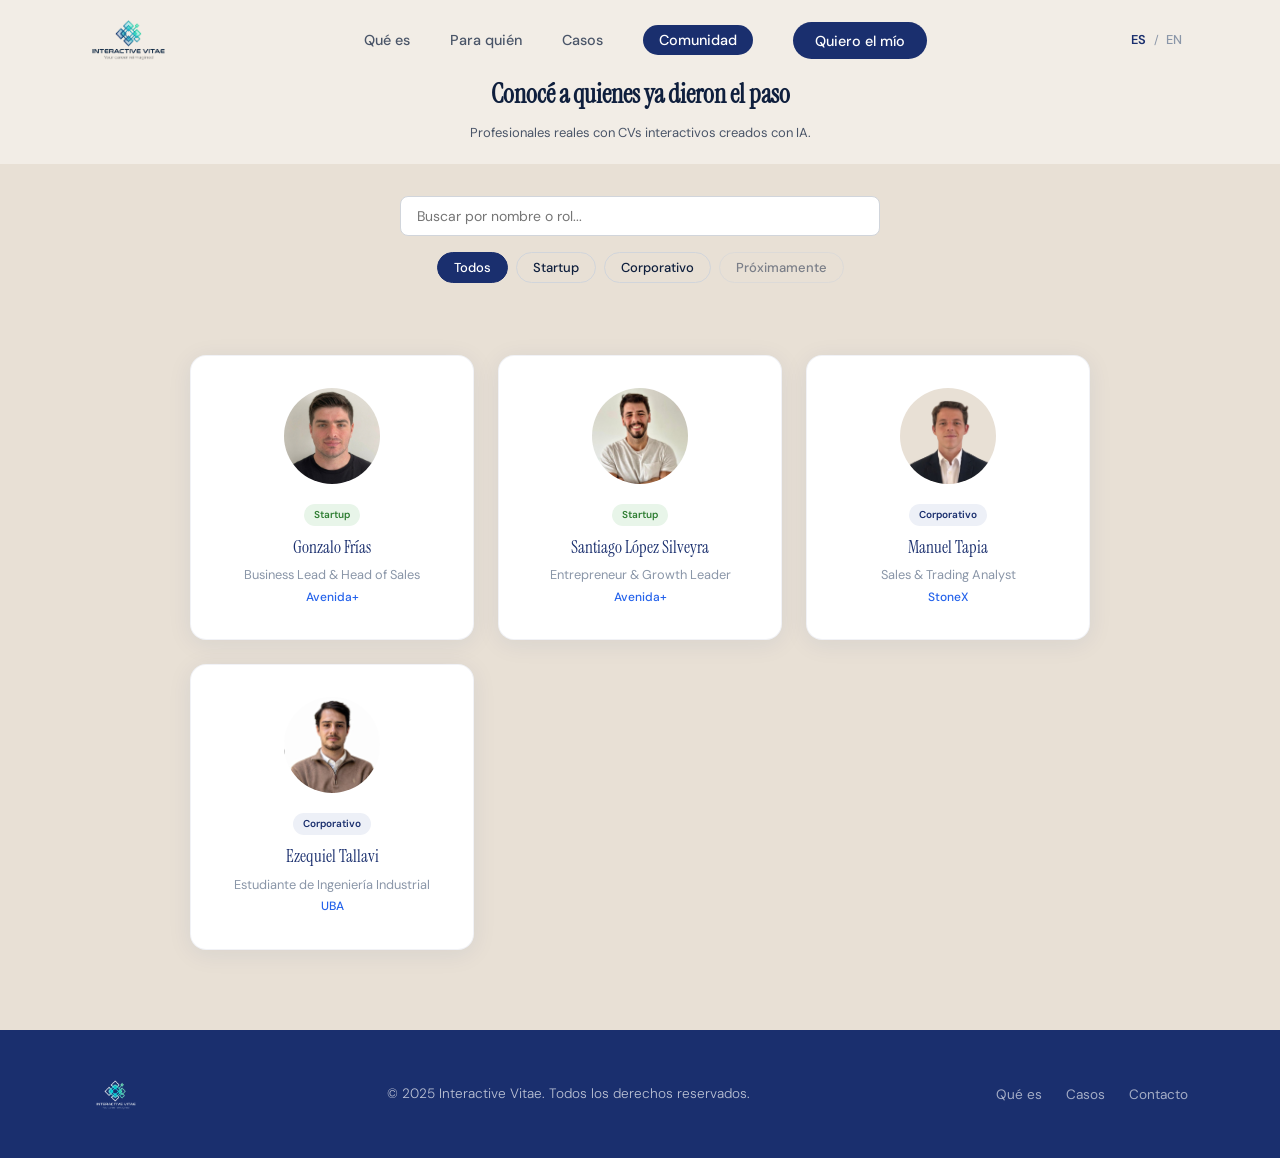
==== comunidad.html @ 599c2509 "feat: versiones section redesign, comunidad page, contact text updates" ====
<!DOCTYPE html>
<html lang="es">
<head>
  <meta charset="UTF-8" />
  <meta name="viewport" content="width=device-width, initial-scale=1.0" />
  <title>Comunidad — Interactive Vitae</title>
  <link rel="icon" type="image/png" href="favicon-general.png" />
  <link rel="preconnect" href="https://fonts.googleapis.com" />
  <link rel="preconnect" href="https://fonts.gstatic.com" crossorigin />
  <link href="https://fonts.googleapis.com/css2?family=Instrument+Serif:ital@0;1&family=DM+Sans:wght@300;400;500;600&display=swap" rel="stylesheet" />
  <link rel="stylesheet" href="style.css" />
  <link rel="stylesheet" href="comunidad.css" />
</head>
<body>

  <!-- NAVBAR -->
  <nav class="navbar" id="navbar">
    <div class="container">
      <a href="index.html" class="nav-logo" aria-label="Interactive Vitae">
        <img src="logo.png" alt="Interactive Vitae" />
      </a>
      <ul class="nav-links" id="nav-links">
        <li><a href="index.html#que-es" data-en="What it is" data-es="Qué es">Qué es</a></li>
        <li><a href="index.html#que-buscamos" data-en="For who" data-es="Para quién">Para quién</a></li>
        <li><a href="index.html#casos" data-en="Cases" data-es="Casos">Casos</a></li>
        <li><a href="comunidad.html" data-en="Community" data-es="Comunidad" class="nav-active">Comunidad</a></li>
        <li><a href="index.html#contacto" class="nav-cta" data-en="I want mine" data-es="Quiero el mío">Quiero el mío</a></li>
      </ul>
      <div class="lang-toggle" id="lang-toggle" aria-label="Cambiar idioma">
        <button class="lang-btn active" data-lang="es">ES</button>
        <span class="lang-sep">/</span>
        <button class="lang-btn" data-lang="en">EN</button>
      </div>
      <button class="nav-hamburger" id="hamburger" aria-label="Abrir menú" aria-expanded="false">
        <span></span><span></span><span></span>
      </button>
    </div>
  </nav>

  <!-- HERO -->
  <section class="com-hero">
    <h1 class="com-title" data-en="Meet those who already took the step" data-es="Conocé a quienes ya dieron el paso">Conocé a quienes ya dieron el paso</h1>
    <p class="com-subtitle" data-en="Real professionals with interactive CVs built with AI." data-es="Profesionales reales con CVs interactivos creados con IA.">Profesionales reales con CVs interactivos creados con IA.</p>
  </section>

  <!-- BUSCADOR + FILTROS -->
  <section class="com-controls">
    <div class="container">
      <input type="text" id="com-search" class="com-search-input"
        data-placeholder-en="Search by name or role..."
        data-placeholder-es="Buscar por nombre o rol..."
        placeholder="Buscar por nombre o rol..." />
      <div class="com-filters" id="com-filters">
        <button class="com-pill active" data-filter="all" data-en="All" data-es="Todos">Todos</button>
        <button class="com-pill" data-filter="startup" data-en="Startup" data-es="Startup">Startup</button>
        <button class="com-pill" data-filter="corporativo" data-en="Corporate" data-es="Corporativo">Corporativo</button>
        <button class="com-pill" data-filter="portfolio" data-en="Coming Soon" data-es="Próximamente" disabled style="opacity:0.5">Próximamente</button>
      </div>
    </div>
  </section>

  <!-- GRID DE CARDS -->
  <section class="com-grid-section">
    <div class="container">
      <div class="com-grid" id="com-grid">

        <!-- Card 1: Gonzalo Frías -->
        <a href="https://friasg.interactivevitae.com" target="_blank" rel="noopener noreferrer"
           class="com-card" data-categoria="startup"
           data-nombre="Gonzalo Frías" data-rol="Business Lead & Head of Sales">
          <div class="caso-photo-wrap">
            <img src="foto-gonzalo.jpeg" alt="Gonzalo Frías" class="caso-photo" />
          </div>
          <span class="com-badge com-badge--startup" data-en="Startup" data-es="Startup">Startup</span>
          <h3 class="caso-name">Gonzalo Frías</h3>
          <p class="caso-role">Business Lead & Head of Sales</p>
          <p class="caso-empresa">Avenida+</p>
        </a>

        <!-- Card 2: Santiago López Silveyra -->
        <a href="https://santiago-lopez-silveyra-interactive.netlify.app/" target="_blank" rel="noopener noreferrer"
           class="com-card" data-categoria="startup"
           data-nombre="Santiago López Silveyra" data-rol="Entrepreneur & Growth Leader">
          <div class="caso-photo-wrap">
            <img src="foto-santiago.jpeg" alt="Santiago López Silveyra" class="caso-photo" />
          </div>
          <span class="com-badge com-badge--startup" data-en="Startup" data-es="Startup">Startup</span>
          <h3 class="caso-name">Santiago López Silveyra</h3>
          <p class="caso-role">Entrepreneur & Growth Leader</p>
          <p class="caso-empresa">Avenida+</p>
        </a>

        <!-- Card 3: Manuel Tapia -->
        <a href="https://tapiam.interactivevitae.com" target="_blank" rel="noopener noreferrer"
           class="com-card" data-categoria="corporativo"
           data-nombre="Manuel Tapia" data-rol="Sales & Trading Analyst">
          <div class="caso-photo-wrap">
            <img src="foto-manuel.png" alt="Manuel Tapia" class="caso-photo"
              style="object-position: center top; transform: scale(1.15); transform-origin: center top;" />
          </div>
          <span class="com-badge com-badge--corporativo" data-en="Corporate" data-es="Corporativo">Corporativo</span>
          <h3 class="caso-name">Manuel Tapia</h3>
          <p class="caso-role">Sales & Trading Analyst</p>
          <p class="caso-empresa">StoneX</p>
        </a>

        <!-- Card 4: Ezequiel Tallavi -->
        <a href="https://tallavie.interactivevitae.com" target="_blank" rel="noopener noreferrer"
           class="com-card" data-categoria="corporativo"
           data-nombre="Ezequiel Tallavi" data-rol="Estudiante de Ingeniería Industrial">
          <div class="caso-photo-wrap">
            <img src="foto-tallavi.jpg" alt="Ezequiel Tallavi" class="caso-photo" />
          </div>
          <span class="com-badge com-badge--corporativo" data-en="Corporate" data-es="Corporativo">Corporativo</span>
          <h3 class="caso-name">Ezequiel Tallavi</h3>
          <p class="caso-role">Estudiante de Ingeniería Industrial</p>
          <p class="caso-empresa">UBA</p>
        </a>

      </div>
      <p class="com-empty" id="com-empty" style="display:none"
         data-en="No profiles match your search." data-es="Ningún perfil coincide con tu búsqueda.">
        Ningún perfil coincide con tu búsqueda.
      </p>
    </div>
  </section>

  <!-- FOOTER -->
  <footer class="footer">
    <div class="container">
      <div class="footer-logo">
        <img src="logo-footer.png" alt="Interactive Vitae" />
      </div>
      <p class="footer-copy" data-en="© 2025 Interactive Vitae. All rights reserved." data-es="© 2025 Interactive Vitae. Todos los derechos reservados.">© 2025 Interactive Vitae. Todos los derechos reservados.</p>
      <ul class="footer-links">
        <li><a href="index.html#que-es" data-en="What it is" data-es="Qué es">Qué es</a></li>
        <li><a href="index.html#casos" data-en="Cases" data-es="Casos">Casos</a></li>
        <li><a href="index.html#contacto" data-en="Contact" data-es="Contacto">Contacto</a></li>
      </ul>
    </div>
  </footer>

  <script src="script.js"></script>
  <script src="comunidad.js"></script>
</body>
</html>
---- style.css ----
/* ============================================
   VARIABLES & RESET
   ============================================ */
:root {
  --bg-primary: #f2ede6;
  --bg-secondary: #e8e0d5;
  --navy: #1a2f6e;
  --navy-light: #2d4499;
  --accent: #2563eb;
  --text-dark: #0f1f3d;
  --text-mid: #4a5568;
  --text-soft: #8a96a8;
  --tags: #edf0f7;
  --card: #ffffff;

  --font-serif: 'Instrument Serif', Georgia, serif;
  --font-sans: 'DM Sans', system-ui, sans-serif;

  --radius: 12px;
  --radius-sm: 8px;
  --shadow: 0 4px 24px rgba(26, 47, 110, 0.08);
  --shadow-hover: 0 8px 40px rgba(26, 47, 110, 0.15);
  --transition: 0.25s ease;
}

*, *::before, *::after {
  box-sizing: border-box;
  margin: 0;
  padding: 0;
}

html {
  scroll-behavior: smooth;
}

body {
  font-family: var(--font-sans);
  font-weight: 400;
  color: var(--text-dark);
  background-color: var(--bg-primary);
  line-height: 1.6;
  -webkit-font-smoothing: antialiased;
}

img {
  max-width: 100%;
  height: auto;
  display: block;
}

a {
  text-decoration: none;
  color: inherit;
}

/* ============================================
   TYPOGRAPHY HELPERS
   ============================================ */
.section-label {
  font-family: var(--font-sans);
  font-weight: 500;
  font-size: 0.75rem;
  letter-spacing: 0.12em;
  text-transform: uppercase;
  color: var(--accent);
  margin-bottom: 0.75rem;
}

.section-title {
  font-family: var(--font-serif);
  font-size: clamp(2rem, 4vw, 3rem);
  font-weight: 400;
  color: var(--navy);
  line-height: 1.15;
  margin-bottom: 1rem;
}

.section-subtitle {
  font-size: 1.1rem;
  font-weight: 300;
  color: var(--text-mid);
  max-width: 560px;
  line-height: 1.7;
}

/* ============================================
   LAYOUT
   ============================================ */
.container {
  width: 100%;
  max-width: 1160px;
  margin: 0 auto;
  padding: 0 2rem;
}

section {
  padding: 6rem 0;
}

/* ============================================
   NAVBAR
   ============================================ */
.navbar {
  position: fixed;
  top: 0;
  left: 0;
  right: 0;
  z-index: 1000;
  padding: 1.25rem 0;
  transition: background var(--transition), box-shadow var(--transition), padding var(--transition);
}

.navbar.scrolled {
  background: rgba(242, 237, 230, 0.95);
  backdrop-filter: blur(12px);
  -webkit-backdrop-filter: blur(12px);
  box-shadow: 0 2px 20px rgba(26, 47, 110, 0.08);
  padding: 0.875rem 0;
}

.navbar .container {
  display: flex;
  align-items: center;
  justify-content: space-between;
}

.nav-logo img {
  height: 40px;
  width: auto;
}

.nav-links {
  display: flex;
  align-items: center;
  gap: 2.5rem;
  list-style: none;
}

.nav-links a {
  font-size: 0.9rem;
  font-weight: 500;
  color: var(--text-mid);
  transition: color var(--transition);
}

.nav-links a:hover {
  color: var(--navy);
}

.nav-cta {
  background: var(--navy) !important;
  color: #fff !important;
  padding: 0.6rem 1.4rem;
  border-radius: 50px;
  transition: background var(--transition), transform var(--transition) !important;
}

.nav-cta:hover {
  background: var(--navy-light) !important;
  transform: translateY(-1px);
}

.nav-hamburger {
  display: none;
  flex-direction: column;
  gap: 5px;
  cursor: pointer;
  padding: 4px;
  background: none;
  border: none;
}

.nav-hamburger span {
  display: block;
  width: 24px;
  height: 2px;
  background: var(--navy);
  border-radius: 2px;
  transition: transform var(--transition), opacity var(--transition);
}

.nav-hamburger.open span:nth-child(1) {
  transform: translateY(7px) rotate(45deg);
}
.nav-hamburger.open span:nth-child(2) {
  opacity: 0;
}
.nav-hamburger.open span:nth-child(3) {
  transform: translateY(-7px) rotate(-45deg);
}

.lang-toggle {
  display: flex;
  align-items: center;
  gap: 2px;
}

.lang-btn {
  background: none;
  border: none;
  font-family: var(--font-sans);
  font-size: 0.8rem;
  font-weight: 500;
  color: var(--text-soft);
  cursor: pointer;
  padding: 0.2rem 0.35rem;
  border-radius: 4px;
  transition: color var(--transition);
  line-height: 1;
}

.lang-btn.active {
  color: var(--navy);
  font-weight: 600;
}

.lang-btn:hover {
  color: var(--text-dark);
}

.lang-sep {
  color: var(--text-soft);
  font-size: 0.75rem;
  user-select: none;
  line-height: 1;
}

/* ============================================
   HERO
   ============================================ */
.hero {
  min-height: 100vh;
  display: flex;
  align-items: center;
  justify-content: center;
  text-align: center;
  padding: 7rem 0 5rem;
  background: linear-gradient(160deg, var(--bg-primary) 0%, var(--bg-secondary) 100%);
  position: relative;
  overflow: hidden;
}

#hero-canvas {
  position: absolute;
  top: 0;
  left: 0;
  width: 100%;
  height: 100%;
  pointer-events: none;
  z-index: 0;
}

.hero::before {
  content: '';
  position: absolute;
  top: -200px;
  right: -200px;
  width: 600px;
  height: 600px;
  background: radial-gradient(circle, rgba(37, 99, 235, 0.06) 0%, transparent 70%);
  pointer-events: none;
}

.hero::after {
  content: '';
  position: absolute;
  bottom: -150px;
  left: -150px;
  width: 500px;
  height: 500px;
  background: radial-gradient(circle, rgba(26, 47, 110, 0.05) 0%, transparent 70%);
  pointer-events: none;
}

.hero-inner {
  position: relative;
  z-index: 1;
  display: flex;
  flex-direction: column;
  align-items: center;
  gap: 1.5rem;
}

.hero-logo {
  height: 100px;
  width: auto;
  margin-bottom: 0.5rem;
}

.hero-badge {
  display: inline-flex;
  align-items: center;
  gap: 0.5rem;
  background: var(--tags);
  color: var(--navy);
  font-size: 0.8rem;
  font-weight: 500;
  padding: 0.4rem 1rem;
  border-radius: 50px;
  border: 1px solid rgba(26, 47, 110, 0.12);
}

.hero-badge .dot {
  width: 6px;
  height: 6px;
  background: var(--accent);
  border-radius: 50%;
  flex-shrink: 0;
}

.hero h1 {
  font-family: var(--font-serif);
  font-size: clamp(2.8rem, 6vw, 5rem);
  font-weight: 400;
  color: var(--navy);
  line-height: 1.1;
  max-width: 720px;
}

.hero-subtitle {
  font-size: clamp(1rem, 2vw, 1.2rem);
  font-weight: 300;
  color: var(--text-mid);
  max-width: 520px;
  line-height: 1.75;
}

.hero-actions {
  display: flex;
  gap: 1rem;
  flex-wrap: wrap;
  justify-content: center;
  margin-top: 0.5rem;
}

.btn {
  display: inline-flex;
  align-items: center;
  gap: 0.5rem;
  padding: 0.85rem 2rem;
  border-radius: 50px;
  font-family: var(--font-sans);
  font-size: 0.95rem;
  font-weight: 500;
  cursor: pointer;
  transition: transform var(--transition), box-shadow var(--transition), background var(--transition);
  border: 2px solid transparent;
}

.btn-primary {
  background: var(--navy);
  color: #fff;
  border-color: var(--navy);
}

.btn-primary:hover {
  background: var(--navy-light);
  border-color: var(--navy-light);
  transform: translateY(-2px);
  box-shadow: 0 8px 24px rgba(26, 47, 110, 0.25);
}

.btn-outline {
  background: transparent;
  color: var(--navy);
  border-color: rgba(26, 47, 110, 0.3);
}

.btn-outline:hover {
  border-color: var(--navy);
  transform: translateY(-2px);
  box-shadow: 0 8px 24px rgba(26, 47, 110, 0.1);
}

.hero-scroll {
  margin-top: 1rem;
  display: flex;
  flex-direction: column;
  align-items: center;
  gap: 0.4rem;
  color: var(--text-soft);
  font-size: 0.78rem;
  font-weight: 500;
  letter-spacing: 0.06em;
}

.scroll-line {
  width: 1px;
  height: 40px;
  background: linear-gradient(to bottom, var(--text-soft), transparent);
}

/* ============================================
   QUE ES
   ============================================ */
.que-es {
  background: var(--bg-primary);
}

.que-es .container {
  display: grid;
  grid-template-columns: 1fr 1fr;
  gap: 5rem;
  align-items: center;
}

.que-es-text {}

.que-es-cards {
  display: grid;
  grid-template-columns: 1fr 1fr;
  gap: 1rem;
}

.feature-card {
  background: var(--card);
  border-radius: var(--radius);
  padding: 1.5rem;
  box-shadow: var(--shadow);
  transition: transform var(--transition), box-shadow var(--transition);
}

.feature-card:hover {
  transform: translateY(-4px);
  box-shadow: var(--shadow-hover);
}

.feature-icon {
  font-size: 1.75rem;
  margin-bottom: 0.75rem;
  line-height: 1;
}

.feature-card h3 {
  font-family: var(--font-sans);
  font-size: 0.95rem;
  font-weight: 600;
  color: var(--navy);
  margin-bottom: 0.4rem;
}

.feature-card p {
  font-size: 0.85rem;
  font-weight: 300;
  color: var(--text-mid);
  line-height: 1.6;
}

.feature-card.accent {
  background: var(--navy);
}

.feature-card.accent h3,
.feature-card.accent p {
  color: rgba(255,255,255,0.9);
}

/* ============================================
   QUE BUSCAMOS
   ============================================ */
.que-buscamos {
  background: var(--bg-secondary);
}

.que-buscamos .container {
  text-align: center;
}

.que-buscamos .section-subtitle {
  margin: 0 auto 3.5rem;
}

.buscamos-grid {
  display: grid;
  grid-template-columns: repeat(3, 1fr);
  gap: 1.5rem;
  text-align: left;
}

.buscamos-item {
  background: var(--card);
  border-radius: var(--radius);
  padding: 2rem;
  box-shadow: var(--shadow);
  transition: transform var(--transition), box-shadow var(--transition);
}

.buscamos-item:hover {
  transform: translateY(-4px);
  box-shadow: var(--shadow-hover);
}

.buscamos-icon {
  display: flex;
  align-items: center;
  margin-bottom: 0.75rem;
}

.buscamos-item h3 {
  font-size: 1rem;
  font-weight: 600;
  color: var(--navy);
  margin-bottom: 0.5rem;
}

.buscamos-item p {
  font-size: 0.875rem;
  font-weight: 300;
  color: var(--text-mid);
  line-height: 1.65;
}

/* ============================================
   CASOS DE EXITO
   ============================================ */
.casos {
  background: var(--bg-primary);
}

.casos .container {
  text-align: center;
}

.casos .section-subtitle {
  margin: 0 auto 3.5rem;
}

.casos-carousel {
  position: relative;
}

.casos-scroll {
  overflow: hidden;
  padding-bottom: 1rem;
}

.casos-track {
  display: flex;
  gap: 1rem;
  width: fit-content;
  animation: casos-scroll 20s linear infinite;
}

@keyframes casos-scroll {
  from { transform: translateX(0); }
  to   { transform: translateX(-50%); }
}

.casos-track:hover {
  animation-play-state: paused;
}

.casos-scroll::-webkit-scrollbar {
  height: 4px;
}

.casos-scroll::-webkit-scrollbar-track {
  background: var(--bg-secondary);
  border-radius: 2px;
}

.casos-scroll::-webkit-scrollbar-thumb {
  background: var(--tags);
  border-radius: 2px;
}

.caso-card {
  background: var(--card);
  border-radius: var(--radius);
  padding: 2rem 1.75rem;
  box-shadow: var(--shadow);
  border: 1px solid rgba(26, 47, 110, 0.06);
  width: 200px;
  flex-shrink: 0;
  display: flex;
  flex-direction: column;
  align-items: center;
  text-align: center;
  transition: transform var(--transition), box-shadow var(--transition);
  text-decoration: none;
  color: inherit;
}

a.caso-card:hover {
  transform: translateY(-6px);
  box-shadow: var(--shadow-hover);
}

.caso-card--placeholder {
  cursor: default;
  opacity: 0.6;
}

.caso-photo-wrap {
  width: 96px;
  height: 96px;
  border-radius: 50%;
  overflow: hidden;
  margin-bottom: 1.25rem;
  background: var(--bg-secondary);
  flex-shrink: 0;
}

.caso-photo {
  width: 100%;
  height: 100%;
  object-fit: cover;
  display: block;
}

.caso-photo-placeholder {
  width: 100%;
  height: 100%;
  display: flex;
  align-items: center;
  justify-content: center;
  font-family: var(--font-serif);
  font-size: 2.5rem;
  color: var(--text-soft);
}

.caso-name {
  font-family: var(--font-serif);
  font-size: 1.05rem;
  font-weight: 400;
  color: var(--navy);
  margin-bottom: 0.35rem;
}

.caso-role {
  font-size: 0.8rem;
  font-weight: 400;
  color: var(--text-soft);
  line-height: 1.4;
  margin-bottom: 0.25rem;
}

.caso-empresa {
  font-size: 0.75rem;
  font-weight: 500;
  color: var(--accent);
  margin: 0;
  margin-top: auto;
}

@media (max-width: 768px) {
  .casos-scroll {
    overflow-x: auto;
    scroll-snap-type: x mandatory;
    scroll-behavior: smooth;
    -webkit-overflow-scrolling: touch;
    padding-left: 1.5rem;
    padding-right: 1.5rem;
  }

  .casos-track {
    animation: none;
  }

  .caso-card {
    width: calc(80vw - 2rem);
    flex-shrink: 0;
    scroll-snap-align: center;
  }
}

/* Flechas de navegación */
.casos-nav {
  display: none;
  position: absolute;
  top: 50%;
  transform: translateY(-80%);
  background: var(--card);
  border: 1px solid rgba(26, 47, 110, 0.12);
  border-radius: 50%;
  width: 36px;
  height: 36px;
  font-size: 1.4rem;
  line-height: 1;
  color: var(--navy);
  cursor: pointer;
  box-shadow: var(--shadow);
  z-index: 2;
  transition: background var(--transition), box-shadow var(--transition);
}

.casos-nav:hover {
  background: var(--tags);
  box-shadow: var(--shadow-hover);
}

.casos-nav--prev { left: -18px; }
.casos-nav--next { right: -18px; }

/* Dots indicadores */
.casos-dots {
  display: none;
  justify-content: center;
  gap: 0.5rem;
  margin-top: 1.25rem;
}

.caso-dot {
  width: 6px;
  height: 6px;
  border-radius: 50%;
  background: var(--tags);
  transition: background var(--transition), transform var(--transition);
}

.caso-dot.active {
  background: var(--navy);
  transform: scale(1.3);
}

@media (max-width: 768px) {
  .casos-nav { display: flex; align-items: center; justify-content: center; }
  .casos-dots { display: flex; }
}

/* ============================================
   CONTACTO
   ============================================ */
.contacto {
  background: var(--bg-secondary);
}

.contacto .container {
  display: grid;
  grid-template-columns: 1fr 1.2fr;
  gap: 5rem;
  align-items: start;
}

.contacto-text {}

.contacto-text .section-subtitle {
  margin-bottom: 2rem;
}

.contacto-highlight {
  background: var(--card);
  border-radius: var(--radius);
  padding: 1.5rem;
  border-left: 4px solid var(--accent);
  box-shadow: var(--shadow);
}

.contacto-highlight p {
  font-size: 0.95rem;
  font-weight: 400;
  color: var(--text-mid);
  line-height: 1.7;
  font-style: italic;
}

.contacto-form {
  background: var(--card);
  border-radius: var(--radius);
  padding: 2.5rem;
  box-shadow: var(--shadow);
}

.form-group {
  margin-bottom: 1.25rem;
}

.form-group label {
  display: block;
  font-size: 0.85rem;
  font-weight: 500;
  color: var(--text-dark);
  margin-bottom: 0.5rem;
}

.form-group input,
.form-group textarea {
  width: 100%;
  padding: 0.75rem 1rem;
  border: 1.5px solid rgba(26, 47, 110, 0.15);
  border-radius: var(--radius-sm);
  font-family: var(--font-sans);
  font-size: 0.9rem;
  font-weight: 400;
  color: var(--text-dark);
  background: var(--bg-primary);
  transition: border-color var(--transition), box-shadow var(--transition);
  outline: none;
  resize: vertical;
}

.form-group input:focus,
.form-group textarea:focus {
  border-color: var(--accent);
  box-shadow: 0 0 0 3px rgba(37, 99, 235, 0.1);
}

.form-group textarea {
  min-height: 130px;
}

.form-submit {
  width: 100%;
  padding: 0.9rem;
  background: var(--navy);
  color: #fff;
  border: none;
  border-radius: 50px;
  font-family: var(--font-sans);
  font-size: 0.95rem;
  font-weight: 500;
  cursor: pointer;
  transition: background var(--transition), transform var(--transition), box-shadow var(--transition);
  margin-top: 0.5rem;
}

.form-submit:hover {
  background: var(--navy-light);
  transform: translateY(-2px);
  box-shadow: 0 8px 24px rgba(26, 47, 110, 0.25);
}

/* Honeypot */
.form-honeypot {
  display: none;
}

/* ============================================
   FOOTER
   ============================================ */
.footer {
  background: var(--navy);
  padding: 3rem 0;
  color: rgba(255,255,255,0.7);
}

.footer .container {
  display: flex;
  align-items: center;
  justify-content: space-between;
  flex-wrap: wrap;
  gap: 1.5rem;
}

.footer-logo img {
  height: 32px;
  width: auto;
  opacity: 0.9;
}

.footer-copy {
  font-size: 0.85rem;
  font-weight: 300;
}

.footer-links {
  display: flex;
  gap: 1.5rem;
  list-style: none;
}

.footer-links a {
  font-size: 0.85rem;
  font-weight: 400;
  color: rgba(255,255,255,0.6);
  transition: color var(--transition);
}

.footer-links a:hover {
  color: #fff;
}

/* ============================================
   SCROLL ANIMATIONS
   ============================================ */
.fade-in {
  opacity: 0;
  transform: translateY(28px);
  transition: opacity 0.6s ease, transform 0.6s ease;
}

.fade-in.visible {
  opacity: 1;
  transform: translateY(0);
}

.fade-in-delay-1 { transition-delay: 0.1s; }
.fade-in-delay-2 { transition-delay: 0.2s; }
.fade-in-delay-3 { transition-delay: 0.3s; }
.fade-in-delay-4 { transition-delay: 0.4s; }
.fade-in-delay-5 { transition-delay: 0.5s; }

/* ============================================
   CÓMO FUNCIONA
   ============================================ */
.como-funciona {
  background: var(--bg-secondary);
  padding: 6rem 0;
}

.como-funciona-header {
  text-align: center;
  margin-bottom: 3rem;
}

.como-funciona-header .section-subtitle {
  margin: 0 auto;
}

.como-steps {
  display: flex;
  align-items: center;
  justify-content: center;
  gap: 0;
  margin-bottom: 2.5rem;
}

.como-step {
  display: flex;
  flex-direction: column;
  align-items: center;
  gap: 0.5rem;
}

.step-circle {
  width: 40px;
  height: 40px;
  border-radius: 50%;
  border: 2px solid rgba(26, 47, 110, 0.3);
  display: flex;
  align-items: center;
  justify-content: center;
  font-family: var(--font-sans);
  font-size: 0.9rem;
  font-weight: 600;
  color: var(--text-soft);
  background: transparent;
  transition: background 0.4s ease, border-color 0.4s ease, color 0.4s ease;
}

.como-step.active .step-circle {
  background: var(--navy);
  border-color: var(--navy);
  color: #fff;
}

.step-label {
  font-family: var(--font-sans);
  font-size: 0.75rem;
  font-weight: 500;
  color: var(--text-soft);
  transition: color 0.4s ease;
}

.como-step.active .step-label {
  color: var(--navy);
  font-weight: 600;
}

.como-connector {
  width: 80px;
  height: 2px;
  background: rgba(26, 47, 110, 0.15);
  margin-bottom: 1.25rem;
}

.como-card {
  background: var(--card);
  border-radius: var(--radius);
  box-shadow: var(--shadow);
  max-width: 560px;
  margin: 0 auto;
  min-height: 320px;
  padding: 2.5rem;
  position: relative;
  overflow: hidden;
}

.como-panel {
  display: none;
  animation: panelFadeIn 0.4s ease;
}

.como-panel.active {
  display: block;
}

@keyframes panelFadeIn {
  from { opacity: 0; transform: translateY(10px); }
  to   { opacity: 1; transform: translateY(0); }
}

.como-card-title {
  font-family: var(--font-sans);
  font-size: 1rem;
  font-weight: 600;
  color: var(--text-dark);
  margin-bottom: 1.5rem;
}

.demo-form {
  display: flex;
  flex-direction: column;
  gap: 0.85rem;
}

.demo-field label {
  display: block;
  font-size: 0.75rem;
  font-weight: 500;
  color: var(--text-soft);
  margin-bottom: 0.3rem;
}

.demo-input {
  background: var(--bg-primary);
  border: 1.5px solid rgba(26, 47, 110, 0.12);
  border-radius: var(--radius-sm);
  padding: 0.5rem 0.75rem;
  font-family: var(--font-sans);
  font-size: 0.85rem;
  color: var(--text-dark);
  min-height: 36px;
  display: flex;
  align-items: center;
}

.demo-cursor {
  display: inline-block;
  color: var(--accent);
  font-weight: 300;
  animation: blink 0.8s step-end infinite;
  margin-left: 1px;
}

@keyframes blink {
  0%, 100% { opacity: 1; }
  50%       { opacity: 0; }
}

.demo-submit {
  align-self: flex-start;
  margin-top: 0.25rem;
  padding: 0.55rem 1.25rem;
  background: var(--navy);
  color: #fff;
  border: none;
  border-radius: 50px;
  font-family: var(--font-sans);
  font-size: 0.85rem;
  font-weight: 500;
  cursor: default;
  opacity: 0;
  transition: opacity 0.3s ease, transform 0.15s ease, background 0.2s ease;
}

.demo-submit.visible  { opacity: 1; }
.demo-submit.clicking { transform: scale(0.96); background: var(--navy-light); }

.demo-upload {
  display: flex;
  align-items: center;
  justify-content: center;
  padding: 1rem 0;
}

.upload-zone {
  display: flex;
  flex-direction: column;
  align-items: center;
  gap: 0.75rem;
  width: 100%;
  max-width: 320px;
}

.upload-file-icon {
  animation: floatUp 0.5s ease forwards;
}

@keyframes floatUp {
  from { transform: translateY(12px); opacity: 0; }
  to   { transform: translateY(0);    opacity: 1; }
}

.upload-filename {
  font-family: var(--font-sans);
  font-size: 0.85rem;
  color: var(--text-dark);
  font-weight: 500;
}

.upload-progress-track {
  width: 100%;
  height: 6px;
  background: var(--bg-secondary);
  border-radius: 3px;
  overflow: hidden;
}

.upload-progress-bar {
  height: 100%;
  width: 0%;
  background: var(--accent);
  border-radius: 3px;
  transition: width 0.05s linear;
}

.upload-status {
  font-family: var(--font-sans);
  font-size: 0.8rem;
  color: var(--text-soft);
}

/* Reveal animation */
.reveal-item {
  opacity: 0;
  transform: translateY(8px);
  transition: opacity 0.35s ease, transform 0.35s ease;
}
.reveal-item.revealed {
  opacity: 1;
  transform: translateY(0);
}

/* Browser mockup */
.browser-mockup {
  position: relative;
  border: 1px solid rgba(26, 47, 110, 0.12);
  border-radius: 8px;
  font-size: 0.72rem;
  font-family: var(--font-sans);
}

.browser-bar {
  display: flex;
  align-items: center;
  gap: 0.5rem;
  background: #ececec;
  padding: 0.45rem 0.75rem;
  border-bottom: 1px solid rgba(0,0,0,0.08);
  border-radius: 7px 7px 0 0;
}

.browser-dots { display: flex; gap: 4px; }

.dot { width: 8px; height: 8px; border-radius: 50%; }
.dot-red    { background: #ff5f57; }
.dot-yellow { background: #febc2e; }
.dot-green  { background: #28c840; }

.browser-url {
  flex: 1;
  background: white;
  border-radius: 4px;
  padding: 2px 8px;
  font-size: 0.63rem;
  color: #666;
  text-align: center;
  border: 1px solid rgba(0,0,0,0.1);
  white-space: nowrap;
  overflow: hidden;
  text-overflow: ellipsis;
}

.browser-actions {
  display: flex;
  gap: 3px;
  align-items: center;
  flex-shrink: 0;
}

.browser-btn {
  background: white;
  border: 1px solid rgba(26,47,110,0.2);
  border-radius: 3px;
  padding: 1px 5px;
  font-size: 0.6rem;
  color: var(--navy);
  font-weight: 600;
}

.browser-lang {
  font-size: 0.6rem;
  font-weight: 600;
  color: var(--text-soft);
}

.browser-icon {
  font-size: 0.7rem;
  color: var(--text-soft);
}

.browser-content {
  background: var(--bg-primary);
  padding: 0.75rem;
  display: flex;
  flex-direction: column;
  gap: 0.55rem;
  border-radius: 0 0 7px 7px;
}

.cv-header {
  display: flex;
  align-items: center;
  gap: 0.6rem;
  padding-bottom: 0.55rem;
  border-bottom: 1px solid rgba(26,47,110,0.08);
}

.cv-avatar {
  width: 36px;
  height: 36px;
  border-radius: 50%;
  background: var(--navy);
  color: #fff;
  display: flex;
  align-items: center;
  justify-content: center;
  font-weight: 700;
  font-size: 0.7rem;
  flex-shrink: 0;
}

.cv-info { flex: 1; min-width: 0; }

.cv-name {
  font-weight: 700;
  color: var(--text-dark);
  font-size: 0.8rem;
}

.cv-role {
  font-size: 0.63rem;
  color: var(--text-soft);
  margin-top: 1px;
}

.cv-badge {
  display: inline-block;
  background: rgba(37,99,235,0.1);
  color: var(--accent);
  border-radius: 10px;
  padding: 1px 6px;
  font-size: 0.58rem;
  font-weight: 600;
  margin-top: 3px;
}

.cv-header-tags {
  display: flex;
  flex-direction: column;
  gap: 2px;
  flex-shrink: 0;
}

.cv-tag {
  background: var(--tags);
  color: var(--navy);
  border-radius: 10px;
  padding: 2px 6px;
  font-size: 0.58rem;
  font-weight: 500;
  display: inline-block;
}

.cv-body {
  padding-bottom: 0.5rem;
  border-bottom: 1px solid rgba(26,47,110,0.06);
}

.cv-section-title {
  font-weight: 700;
  color: var(--text-dark);
  font-size: 0.63rem;
  text-transform: uppercase;
  letter-spacing: 0.08em;
  margin-bottom: 0.3rem;
}

.cv-exp-item {
  display: flex;
  align-items: center;
  gap: 0.35rem;
  margin-bottom: 0.18rem;
}

.cv-exp-role    { font-weight: 600; color: var(--text-dark); font-size: 0.65rem; }
.cv-exp-company { color: var(--accent); font-size: 0.63rem; }
.cv-exp-years   { margin-left: auto; color: var(--text-soft); font-size: 0.6rem; }

.cv-tags-row {
  display: flex;
  flex-wrap: wrap;
  gap: 3px;
  margin-top: 0.3rem;
}

/* Chat widget flotante */
.cv-chat-widget {
  position: absolute;
  bottom: 10px;
  right: 10px;
  display: flex;
  flex-direction: column;
  align-items: flex-end;
  gap: 5px;
  opacity: 0;
  transition: opacity 0.4s ease;
}

.cv-chat-widget.visible {
  opacity: 1;
}

/* Chat panel */
.chat-panel {
  width: 260px;
  background: white;
  border-radius: 10px;
  border: 1px solid rgba(26, 47, 110, 0.1);
  box-shadow: 0 4px 20px rgba(26, 47, 110, 0.18);
  overflow: hidden;
  opacity: 0;
  transform: translateY(8px) scale(0.95);
  transform-origin: bottom right;
  transition: opacity 0.3s ease, transform 0.3s ease;
  pointer-events: none;
}

.chat-panel.open {
  opacity: 1;
  transform: translateY(0) scale(1);
  pointer-events: auto;
}

.chat-panel-header {
  display: flex;
  align-items: center;
  gap: 0.4rem;
  padding: 0.4rem 0.65rem;
  background: var(--navy);
}

.chat-panel-robot { font-size: 0.75rem; }

.chat-panel-title {
  font-size: 0.65rem;
  font-weight: 600;
  color: white;
  flex: 1;
}

.chat-panel-online {
  background: #22c55e;
  color: white;
  border-radius: 8px;
  padding: 1px 5px;
  font-size: 0.56rem;
  font-weight: 700;
}

.chat-panel-body {
  max-height: 155px;
  overflow-y: auto;
  padding: 0.5rem;
  display: flex;
  flex-direction: column;
  gap: 0.35rem;
  scrollbar-width: none;
}

.chat-panel-body::-webkit-scrollbar { display: none; }

.chat-msg {
  font-size: 0.62rem;
  line-height: 1.45;
  padding: 0.3rem 0.5rem;
  border-radius: 6px;
  max-width: 85%;
  transition: opacity 0.3s ease;
}

.chat-msg-ai {
  background: #f0f4ff;
  color: var(--text-dark);
  border-radius: 0 6px 6px 6px;
  align-self: flex-start;
}

.chat-msg-user {
  background: var(--navy);
  color: white;
  border-radius: 6px 0 6px 6px;
  align-self: flex-end;
  text-align: right;
}

.chat-typing-cursor {
  color: var(--accent);
  animation: blink 0.8s step-end infinite;
}

.chat-widget-btn {
  width: 30px;
  height: 30px;
  border-radius: 50%;
  background: var(--navy);
  display: flex;
  align-items: center;
  justify-content: center;
  box-shadow: 0 2px 8px rgba(26, 47, 110, 0.35);
  transition: transform 0.15s ease;
}

@keyframes chatPulse {
  0%, 100% { transform: scale(1); }
  50%       { transform: scale(1.18); }
}

.chat-widget-btn.pulse {
  animation: chatPulse 0.55s ease 2;
}

.chat-widget-btn.clicking {
  transform: scale(0.82) !important;
  transition: transform 0.12s ease;
}

/* ============================================
   GRACIAS — Thank you page
   ============================================ */
.gracias-section {
  min-height: calc(100vh - 140px);
  display: flex;
  align-items: center;
  justify-content: center;
  text-align: center;
  padding: 2rem;
}

.gracias-content {
  max-width: 600px;
  width: 100%;
  margin: 0 auto;
  text-align: center;
}

.gracias-content h1 {
  font-family: var(--font-serif);
  font-size: 2.8rem;
  color: var(--text-dark);
  margin-bottom: 1.25rem;
  line-height: 1.2;
}

.gracias-content p {
  font-size: 1.05rem;
  color: var(--text-medium);
  line-height: 1.7;
  margin-bottom: 2.5rem;
}

/* ============================================
   RESPONSIVE — TABLET (≤ 900px)
   ============================================ */
@media (max-width: 900px) {
  .que-es .container {
    grid-template-columns: 1fr;
    gap: 3rem;
  }

  .que-es-cards {
    grid-template-columns: 1fr 1fr;
  }

  .buscamos-grid {
    grid-template-columns: 1fr 1fr;
  }

  .contacto .container {
    grid-template-columns: 1fr;
    gap: 2.5rem;
  }
}

/* ============================================
   RESPONSIVE — MOBILE (≤ 640px)
   ============================================ */
@media (max-width: 640px) {
  section {
    padding: 4rem 0;
  }

  .container {
    padding: 0 1.25rem;
  }

  /* Navbar mobile */
  .nav-links {
    display: none;
    position: fixed;
    top: 0;
    left: 0;
    right: 0;
    bottom: 0;
    background: var(--bg-primary);
    flex-direction: column;
    justify-content: center;
    align-items: center;
    gap: 2.5rem;
    z-index: 999;
  }

  .nav-links.open {
    display: flex;
  }

  .nav-links a {
    font-size: 1.3rem;
  }

  .nav-hamburger {
    display: flex;
    z-index: 1001;
  }

  .navbar .container {
    gap: 0.75rem;
  }

  .lang-toggle {
    z-index: 1001;
  }

  /* Hero mobile */
  .hero-logo {
    height: 72px;
  }

  .hero h1 {
    font-size: 2.4rem;
  }

  .hero-actions {
    flex-direction: column;
    align-items: center;
    width: 100%;
  }

  .btn {
    width: 100%;
    justify-content: center;
    max-width: 320px;
  }

  /* Cards mobile */
  .que-es-cards {
    grid-template-columns: 1fr;
  }

  .buscamos-grid {
    grid-template-columns: 1fr;
  }

  /* Footer mobile */
  .footer .container {
    flex-direction: column;
    text-align: center;
  }

  .footer-links {
    justify-content: center;
  }
}

#demo { display: none; }
---- comunidad.css ----
/* ── Hero ────────────────────────────────── */
.com-hero {
  background: var(--bg-primary);
  padding: 80px 20px 20px;
  text-align: center;
}

.com-eyebrow {
  font-size: 11px;
  text-transform: uppercase;
  letter-spacing: 1.5px;
  color: #7a6e61;
  margin-bottom: 8px;
}

.com-title {
  font-family: var(--font-serif);
  font-size: 1.6rem;
  color: var(--text-dark);
  margin-bottom: 12px;
  line-height: 1.2;
}

.com-subtitle {
  font-family: var(--font-sans);
  font-size: 13px;
  color: var(--text-mid);
  max-width: 500px;
  margin: 0 auto;
  line-height: 1.6;
}

/* ── Controls ────────────────────────────── */
.com-controls {
  background: var(--bg-secondary);
  padding: 32px 20px;
}

.com-controls .container {
  display: flex;
  flex-direction: column;
  align-items: center;
  gap: 16px;
}

.com-search-input {
  width: 100%;
  max-width: 480px;
  padding: 10px 16px;
  border: 1px solid #d1d5db;
  border-radius: 8px;
  font-family: var(--font-sans);
  font-size: 14px;
  color: var(--text-dark);
  background: #fff;
  outline: none;
  transition: border-color 0.2s ease;
}

.com-search-input:focus {
  border-color: var(--navy);
}

.com-filters {
  display: flex;
  gap: 8px;
  flex-wrap: wrap;
  justify-content: center;
}

.com-pill {
  padding: 6px 16px;
  border-radius: 20px;
  border: 1px solid #d1d5db;
  background: transparent;
  font-family: var(--font-sans);
  font-size: 13px;
  font-weight: 500;
  color: var(--text-dark);
  cursor: pointer;
  transition: all 0.2s ease;
}

.com-pill:hover {
  border-color: var(--navy);
  color: var(--navy);
}

.com-pill.active {
  background: var(--navy);
  color: #fff;
  border-color: var(--navy);
}

/* ── Grid ────────────────────────────────── */
.com-grid-section {
  background: var(--bg-secondary);
  padding: 40px 20px 80px;
}

.com-grid {
  display: grid;
  grid-template-columns: repeat(3, 1fr);
  gap: 24px;
  max-width: 900px;
  margin: 0 auto;
}

/* ── Cards ───────────────────────────────── */
.com-card {
  background: var(--card);
  border-radius: 16px;
  padding: 2rem 1.75rem;
  box-shadow: var(--shadow);
  border: 1px solid rgba(26, 47, 110, 0.06);
  display: flex;
  flex-direction: column;
  align-items: center;
  text-align: center;
  text-decoration: none;
  color: inherit;
  transition: transform var(--transition), box-shadow var(--transition);
  cursor: default;
}

a.com-card {
  cursor: pointer;
}

a.com-card:hover {
  transform: translateY(-4px);
  box-shadow: var(--shadow-hover);
}

.com-card.hidden {
  display: none;
}

/* ── Badge ───────────────────────────────── */
.com-badge {
  display: inline-block;
  font-size: 10px;
  font-weight: 600;
  font-family: var(--font-sans);
  padding: 3px 10px;
  border-radius: 20px;
  margin-bottom: 8px;
}

.com-badge--startup {
  background: #e8f5e9;
  color: #2e7d32;
}

.com-badge--corporativo {
  background: var(--tags);
  color: var(--navy);
}

.com-badge--portfolio {
  background: #fdf3e3;
  color: #b45309;
}

/* ── Empty state ─────────────────────────── */
.com-empty {
  text-align: center;
  color: var(--text-soft);
  font-family: var(--font-sans);
  font-size: 14px;
  padding: 40px 0;
}

/* ── Active nav link ─────────────────────── */
.nav-active {
  background: #1a2f6e;
  color: #fff !important;
  border-radius: 20px;
  padding: 6px 16px;
}

/* ── Responsive ──────────────────────────── */
@media (max-width: 900px) {
  .com-grid {
    grid-template-columns: repeat(2, 1fr);
  }
}

@media (max-width: 600px) {
  .com-grid {
    grid-template-columns: 1fr;
    max-width: 420px;
  }

  .com-title {
    font-size: 1.3rem;
  }
}
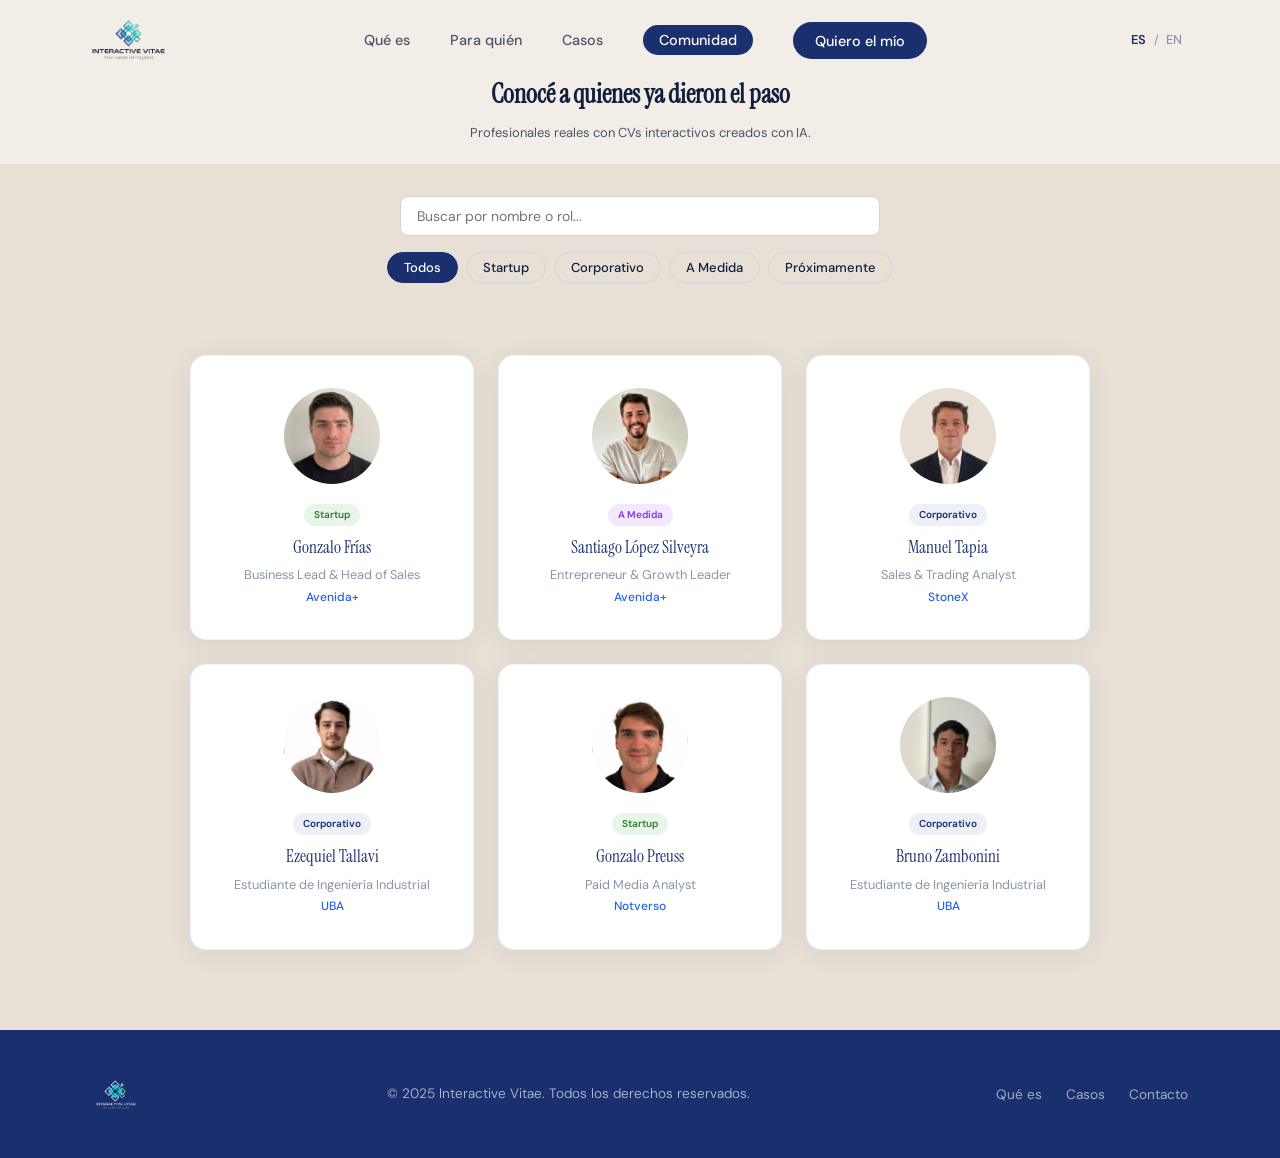
==== commit 555a08e8: "checkpoint: casos actualizados con Preuss, Zambonini y animacion proximamente" ====
--- a/comunidad.html
+++ b/comunidad.html
@@ -54,7 +54,8 @@
         <button class="com-pill active" data-filter="all" data-en="All" data-es="Todos">Todos</button>
         <button class="com-pill" data-filter="startup" data-en="Startup" data-es="Startup">Startup</button>
         <button class="com-pill" data-filter="corporativo" data-en="Corporate" data-es="Corporativo">Corporativo</button>
-        <button class="com-pill" data-filter="portfolio" data-en="Coming Soon" data-es="Próximamente" disabled style="opacity:0.5">Próximamente</button>
+        <button class="com-pill" data-filter="a-medida" data-en="Custom Profile" data-es="A Medida">A Medida</button>
+        <button class="com-pill" data-filter="portfolio" data-en="Coming Soon" data-es="Próximamente" disabled>Próximamente</button>
       </div>
     </div>
   </section>
@@ -79,12 +80,12 @@
 
         <!-- Card 2: Santiago López Silveyra -->
         <a href="https://santiago-lopez-silveyra-interactive.netlify.app/" target="_blank" rel="noopener noreferrer"
-           class="com-card" data-categoria="startup"
+           class="com-card" data-categoria="a-medida"
            data-nombre="Santiago López Silveyra" data-rol="Entrepreneur & Growth Leader">
           <div class="caso-photo-wrap">
             <img src="foto-santiago.jpeg" alt="Santiago López Silveyra" class="caso-photo" />
           </div>
-          <span class="com-badge com-badge--startup" data-en="Startup" data-es="Startup">Startup</span>
+          <span class="com-badge" style="background:#f3e8ff;color:#7c3aed;" data-en="Custom Profile" data-es="A Medida">A Medida</span>
           <h3 class="caso-name">Santiago López Silveyra</h3>
           <p class="caso-role">Entrepreneur & Growth Leader</p>
           <p class="caso-empresa">Avenida+</p>
@@ -117,6 +118,32 @@
           <p class="caso-empresa">UBA</p>
         </a>
 
+        <!-- Card 5: Gonzalo Preuss -->
+        <a href="https://preussg.netlify.app/" target="_blank" rel="noopener noreferrer"
+           class="com-card" data-categoria="startup"
+           data-nombre="Gonzalo Preuss" data-rol="Paid Media Analyst">
+          <div class="caso-photo-wrap">
+            <img src="foto-preuss.jpg" alt="Gonzalo Preuss" class="caso-photo" />
+          </div>
+          <span class="com-badge com-badge--startup" data-en="Startup" data-es="Startup">Startup</span>
+          <h3 class="caso-name">Gonzalo Preuss</h3>
+          <p class="caso-role">Paid Media Analyst</p>
+          <p class="caso-empresa">Notverso</p>
+        </a>
+
+        <!-- Card 6: Bruno Zambonini -->
+        <a href="https://zamboninib.interactivevitae.com/" target="_blank" rel="noopener noreferrer"
+           class="com-card" data-categoria="corporativo"
+           data-nombre="Bruno Zambonini" data-rol="Estudiante de Ingeniería Industrial">
+          <div class="caso-photo-wrap">
+            <img src="foto-zambonini.jpg" alt="Bruno Zambonini" class="caso-photo" />
+          </div>
+          <span class="com-badge com-badge--corporativo" data-en="Corporate" data-es="Corporativo">Corporativo</span>
+          <h3 class="caso-name">Bruno Zambonini</h3>
+          <p class="caso-role">Estudiante de Ingeniería Industrial</p>
+          <p class="caso-empresa">UBA</p>
+        </a>
+
       </div>
       <p class="com-empty" id="com-empty" style="display:none"
          data-en="No profiles match your search." data-es="Ningún perfil coincide con tu búsqueda.">
--- a/style.css
+++ b/style.css
@@ -1574,3 +1574,12 @@
 }
 
 #demo { display: none; }
+
+@keyframes casoPulse {
+  0%, 100% { opacity: 1; }
+  50% { opacity: 0.3; }
+}
+
+.caso-proximamente {
+  animation: casoPulse 1.8s ease-in-out infinite;
+}
--- a/comunidad.css
+++ b/comunidad.css
@@ -196,3 +196,13 @@
     font-size: 1.3rem;
   }
 }
+
+@keyframes pillPulse {
+  0%, 100% { opacity: 1; }
+  50% { opacity: 0.4; }
+}
+
+.com-pill[disabled] {
+  animation: pillPulse 1.8s ease-in-out infinite;
+  cursor: default;
+}
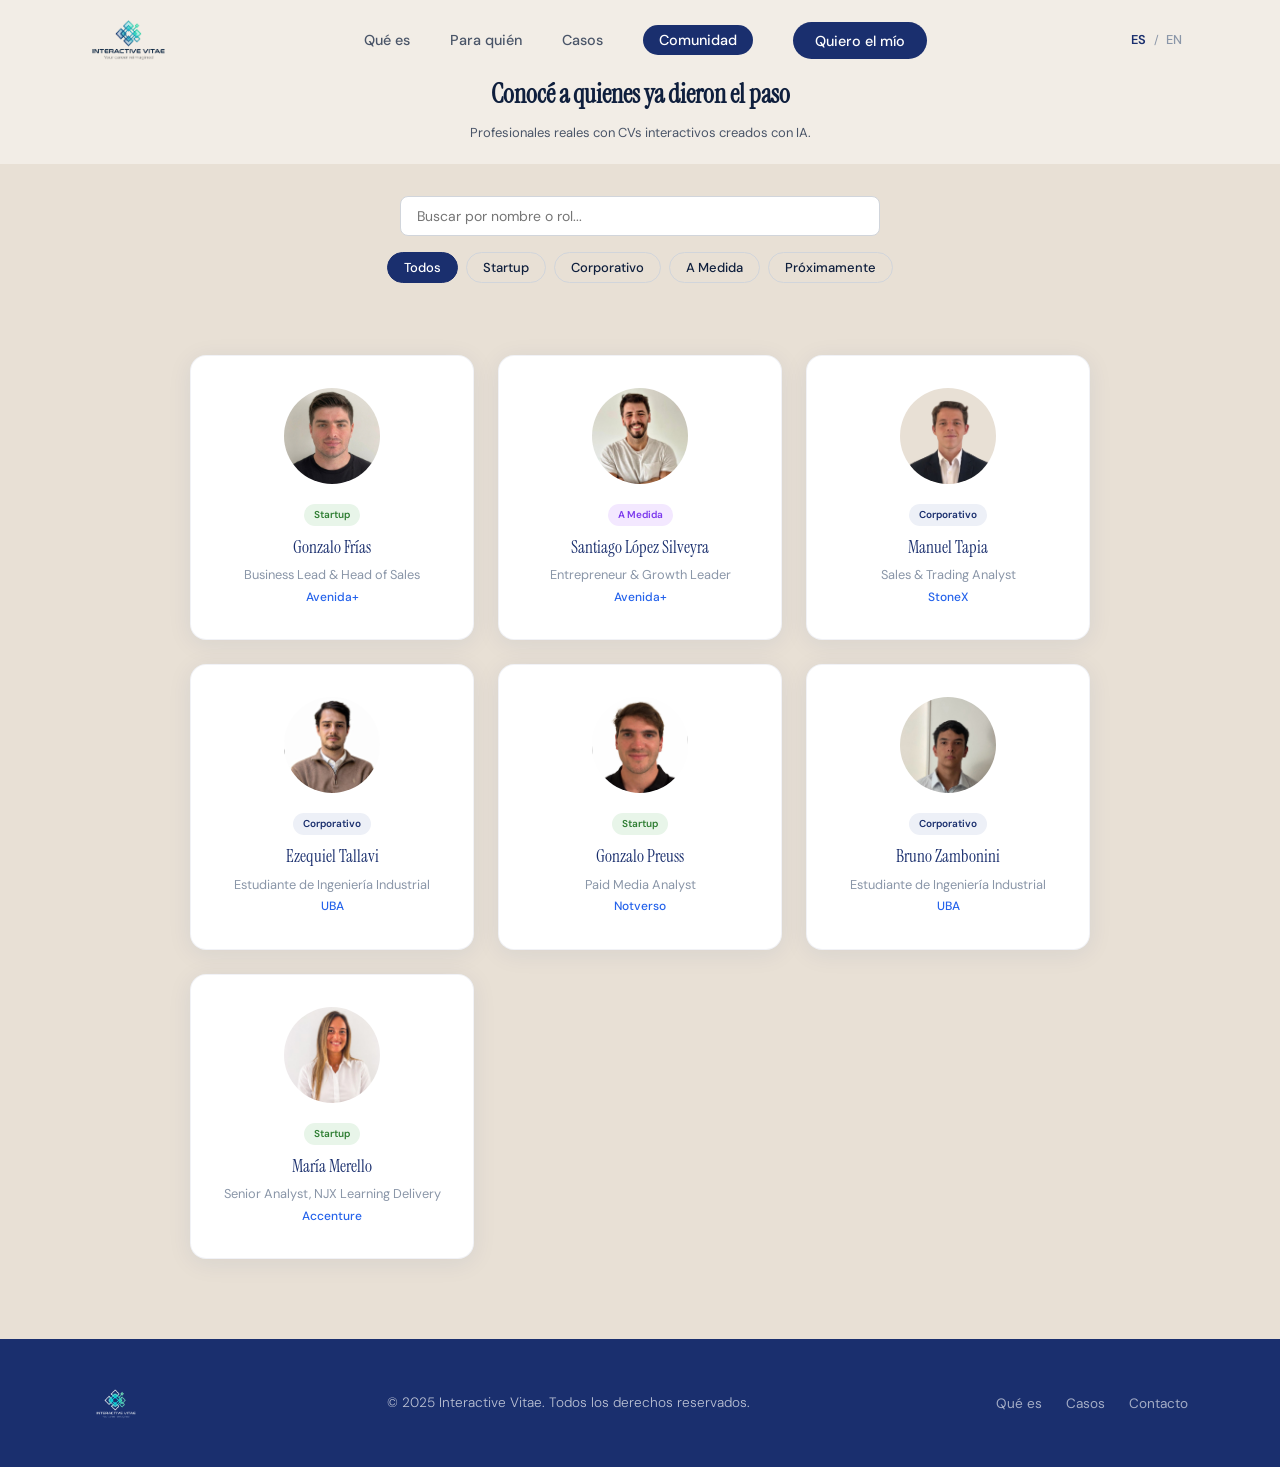
==== commit 97f05a33: "feat: add Maria Merello, features section hidden, casos updates" ====
--- a/comunidad.html
+++ b/comunidad.html
@@ -144,6 +144,19 @@
           <p class="caso-empresa">UBA</p>
         </a>
 
+        <!-- Card 7: María Merello -->
+        <a href="https://merellom.netlify.app/" target="_blank" rel="noopener noreferrer"
+           class="com-card" data-categoria="startup"
+           data-nombre="María Merello" data-rol="Senior Analyst, NJX Learning Delivery">
+          <div class="caso-photo-wrap">
+            <img src="foto-merello.jpg" alt="María Merello" class="caso-photo" />
+          </div>
+          <span class="com-badge com-badge--startup" data-en="Startup" data-es="Startup">Startup</span>
+          <h3 class="caso-name">María Merello</h3>
+          <p class="caso-role">Senior Analyst, NJX Learning Delivery</p>
+          <p class="caso-empresa">Accenture</p>
+        </a>
+
       </div>
       <p class="com-empty" id="com-empty" style="display:none"
          data-en="No profiles match your search." data-es="Ningún perfil coincide con tu búsqueda.">
--- a/style.css
+++ b/style.css
@@ -1583,3 +1583,391 @@
 .caso-proximamente {
   animation: casoPulse 1.8s ease-in-out infinite;
 }
+
+/* ── Features section ── */
+#features {
+  background: #e8e0d5;
+  padding: 80px 20px;
+  text-align: center;
+}
+
+.feat-eyebrow {
+  font-family: 'DM Sans', sans-serif;
+  font-size: 11px;
+  font-weight: 600;
+  letter-spacing: 1.5px;
+  text-transform: uppercase;
+  color: #1a2f6e;
+  margin-bottom: 8px;
+}
+
+.feat-title {
+  font-family: 'Instrument Serif', serif;
+  font-size: clamp(1.6rem, 3vw, 2.4rem);
+  color: #0f1f3d;
+  margin-bottom: 48px;
+  line-height: 1.2;
+}
+
+/* ── Browser shell ── */
+.features-browser {
+  max-width: 700px;
+  margin: 0 auto 60px auto;
+  border-radius: 12px;
+  overflow: hidden;
+  box-shadow: 0 20px 60px rgba(0, 0, 0, 0.4);
+  text-align: left;
+}
+
+.fb-bar {
+  background: #1a1a2e;
+  padding: 9px 14px;
+  display: flex;
+  align-items: center;
+  gap: 10px;
+}
+
+.fb-dots { display: flex; gap: 6px; }
+
+.fb-dot {
+  width: 10px;
+  height: 10px;
+  border-radius: 50%;
+}
+
+.fb-dot--red    { background: #ff5f57; }
+.fb-dot--yellow { background: #febc2e; }
+.fb-dot--green  { background: #28c840; }
+
+.fb-url {
+  flex: 1;
+  background: #0f0f1f;
+  border-radius: 5px;
+  padding: 4px 10px;
+  font-size: 11px;
+  color: #6b7280;
+  font-family: 'DM Sans', sans-serif;
+  text-align: center;
+}
+
+.fb-nav {
+  background: rgba(10, 10, 26, 0.9);
+  padding: 10px 20px;
+  display: flex;
+  align-items: center;
+  gap: 16px;
+  border-bottom: 1px solid rgba(255,255,255,0.05);
+}
+
+.fb-logo {
+  display: flex;
+  align-items: center;
+  gap: 6px;
+}
+
+.fb-logo-tri {
+  color: #2563eb;
+  font-size: 12px;
+}
+
+.fb-logo-text {
+  font-size: 10px;
+  font-weight: 700;
+  color: #fff;
+  font-family: 'DM Sans', sans-serif;
+  letter-spacing: 1px;
+}
+
+.fb-nav-links {
+  display: flex;
+  gap: 16px;
+  flex: 1;
+  justify-content: center;
+}
+
+.fb-nav-links span {
+  font-size: 9px;
+  color: rgba(255,255,255,0.6);
+  font-family: 'DM Sans', sans-serif;
+  letter-spacing: 0.5px;
+}
+
+.fb-nav-btn {
+  width: 26px;
+  height: 26px;
+  background: #2563eb;
+  border-radius: 50%;
+  display: flex;
+  align-items: center;
+  justify-content: center;
+  font-size: 12px;
+}
+
+/* ── Hero dos columnas ── */
+.features-hero {
+  display: grid;
+  grid-template-columns: 40% 60%;
+  height: 380px;
+  background: linear-gradient(135deg, #0a0f2e, #0d1b4b);
+  position: relative;
+}
+
+.features-left {
+  padding: 24px;
+  display: flex;
+  flex-direction: column;
+  align-items: center;
+  text-align: center;
+  gap: 6px;
+  border-right: 1px solid rgba(255,255,255,0.05);
+}
+
+.feat-photo {
+  width: 90px;
+  height: 90px;
+  border-radius: 50%;
+  object-fit: cover;
+  border: 3px solid #2563eb;
+  display: block;
+  margin: 0 auto 12px auto;
+}
+
+.feat-name {
+  font-family: 'DM Sans', sans-serif;
+  font-size: 1.4rem;
+  font-weight: 700;
+  color: #fff;
+  margin: 0;
+  text-align: center;
+}
+
+.feat-role {
+  font-family: 'DM Sans', sans-serif;
+  font-size: 0.9rem;
+  color: #2563eb;
+  font-weight: 600;
+  margin: 0;
+}
+
+.feat-location {
+  font-family: 'DM Sans', sans-serif;
+  font-size: 0.75rem;
+  color: rgba(255,255,255,0.55);
+  margin: 0;
+}
+
+.feat-desc {
+  font-family: 'DM Sans', sans-serif;
+  font-size: 0.75rem;
+  color: rgba(255,255,255,0.4);
+  line-height: 1.5;
+  margin: 8px 0 0;
+}
+
+.feat-socials {
+  display: flex;
+  gap: 8px;
+  margin-top: 4px;
+}
+
+.feat-social {
+  width: 30px;
+  height: 30px;
+  border-radius: 50%;
+  border: 1px solid rgba(255,255,255,0.2);
+  color: rgba(255,255,255,0.5);
+  font-size: 9px;
+  font-family: 'DM Sans', sans-serif;
+  font-weight: 700;
+  display: flex;
+  align-items: center;
+  justify-content: center;
+}
+
+.features-right {
+  flex: 1;
+  position: relative;
+}
+
+.features-right canvas {
+  width: 100%;
+  height: 100%;
+  display: block;
+}
+
+.feat-float-btns {
+  position: absolute;
+  bottom: 14px;
+  right: 14px;
+  display: flex;
+  align-items: center;
+  gap: 8px;
+}
+
+.feat-guide-btn {
+  background: #2563eb;
+  color: #fff;
+  font-size: 10px;
+  font-family: 'DM Sans', sans-serif;
+  font-weight: 600;
+  padding: 6px 14px;
+  border-radius: 24px;
+  border: none;
+  cursor: default;
+  display: flex;
+  align-items: center;
+  gap: 5px;
+}
+
+.feat-chat-btn {
+  width: 28px;
+  height: 28px;
+  background: #2563eb;
+  border-radius: 50%;
+  border: none;
+  font-size: 13px;
+  cursor: default;
+  display: flex;
+  align-items: center;
+  justify-content: center;
+}
+
+.feat-nav-dots {
+  position: absolute;
+  right: 12px;
+  top: 50%;
+  transform: translateY(-50%);
+  display: flex;
+  flex-direction: column;
+  gap: 5px;
+}
+
+.feat-ndot {
+  width: 6px;
+  height: 6px;
+  border-radius: 50%;
+  background: rgba(255,255,255,0.25);
+}
+
+.feat-ndot--active {
+  background: #fff;
+}
+
+/* ── Features Grid ── */
+.features-grid {
+  display: grid;
+  grid-template-columns: repeat(3, 1fr);
+  gap: 20px;
+  max-width: 900px;
+  margin: 0 auto 40px auto;
+  text-align: left;
+}
+
+.feature-card {
+  background: var(--card);
+  border-radius: var(--radius);
+  padding: 2rem;
+  box-shadow: var(--shadow);
+  transition: transform var(--transition), box-shadow var(--transition);
+}
+
+.feature-card:hover {
+  transform: translateY(-4px);
+  box-shadow: var(--shadow-hover);
+}
+
+.feat-icon {
+  display: flex;
+  align-items: center;
+  font-size: 1.75rem;
+  line-height: 1;
+  margin-bottom: 0.75rem;
+}
+
+.feat-icon--navy { background: none; }
+.feat-icon--blue { background: none; }
+
+.feat-card-title {
+  font-family: var(--font-sans);
+  font-size: 1rem;
+  font-weight: 600;
+  color: var(--navy);
+  margin: 0 0 0.5rem 0;
+  display: flex;
+  align-items: center;
+  gap: 6px;
+  flex-wrap: wrap;
+}
+
+.feat-card-desc {
+  font-family: var(--font-sans);
+  font-size: 0.875rem;
+  font-weight: 300;
+  color: var(--text-mid);
+  line-height: 1.65;
+  margin: 0 0 0.75rem 0;
+}
+
+.feat-list {
+  list-style: none;
+  padding: 0;
+  margin: 0;
+  display: flex;
+  flex-direction: column;
+  gap: 4px;
+}
+
+.feat-list li {
+  font-family: var(--font-sans);
+  font-size: 0.8rem;
+  font-weight: 300;
+  color: var(--text-mid);
+  padding-left: 14px;
+  position: relative;
+}
+
+.feat-list li::before {
+  content: "·";
+  position: absolute;
+  left: 0;
+  color: #2563eb;
+  font-weight: 700;
+}
+
+.feature-badge {
+  font-size: 10px;
+  background: #2563eb;
+  color: #fff;
+  padding: 2px 8px;
+  border-radius: 20px;
+  font-weight: 600;
+}
+
+
+@media (max-width: 768px) {
+  .features-grid {
+    grid-template-columns: 1fr;
+    max-width: 480px;
+  }
+
+  .feat-title {
+    font-size: 1.5rem;
+  }
+
+  .fb-nav-links {
+    display: none;
+  }
+}
+
+@media (max-width: 600px) {
+  .features-hero {
+    grid-template-columns: 1fr;
+    height: auto;
+  }
+
+  .features-right {
+    height: 140px;
+  }
+}
+
+#features { display: none; }
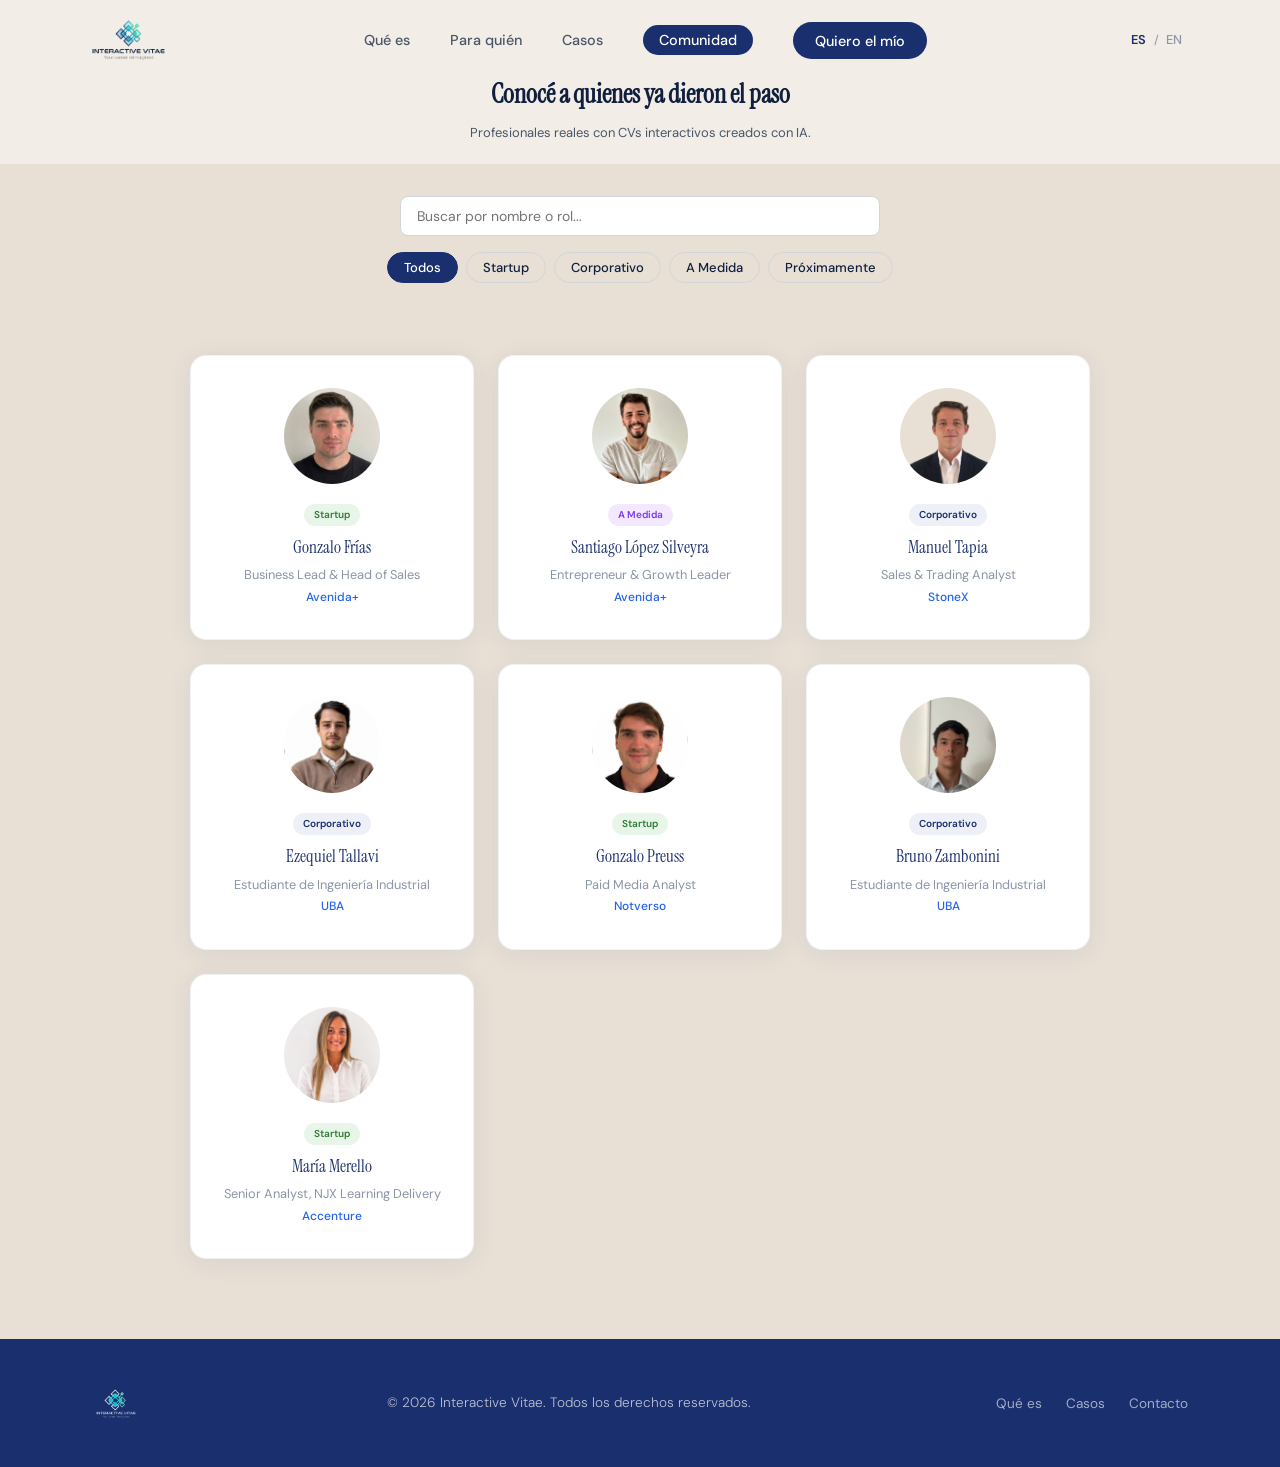
==== commit 603a03cc: "seo: robots.txt, sitemap.xml, canonicals, og:image absoluta, noindex gracias, copyright 2026" ====
--- a/comunidad.html
+++ b/comunidad.html
@@ -4,6 +4,13 @@
   <meta charset="UTF-8" />
   <meta name="viewport" content="width=device-width, initial-scale=1.0" />
   <title>Comunidad — Interactive Vitae</title>
+  <meta name="description" content="Conocé a los profesionales que ya tienen su CV interactivo con IA en Interactive Vitae." />
+  <meta property="og:title" content="Comunidad de CVs Interactivos — Interactive Vitae" />
+  <meta property="og:description" content="Conocé a los profesionales que ya tienen su CV interactivo con IA en Interactive Vitae." />
+  <meta property="og:type" content="website" />
+  <meta property="og:image" content="https://interactivevitae.com/logo.png" />
+  <meta property="og:url" content="https://interactivevitae.com/comunidad" />
+  <link rel="canonical" href="https://interactivevitae.com/comunidad" />
   <link rel="icon" type="image/png" href="favicon-general.png" />
   <link rel="preconnect" href="https://fonts.googleapis.com" />
   <link rel="preconnect" href="https://fonts.gstatic.com" crossorigin />
@@ -171,7 +178,7 @@
       <div class="footer-logo">
         <img src="logo-footer.png" alt="Interactive Vitae" />
       </div>
-      <p class="footer-copy" data-en="© 2025 Interactive Vitae. All rights reserved." data-es="© 2025 Interactive Vitae. Todos los derechos reservados.">© 2025 Interactive Vitae. Todos los derechos reservados.</p>
+      <p class="footer-copy" data-en="© 2026 Interactive Vitae. All rights reserved." data-es="© 2026 Interactive Vitae. Todos los derechos reservados.">© 2026 Interactive Vitae. Todos los derechos reservados.</p>
       <ul class="footer-links">
         <li><a href="index.html#que-es" data-en="What it is" data-es="Qué es">Qué es</a></li>
         <li><a href="index.html#casos" data-en="Cases" data-es="Casos">Casos</a></li>
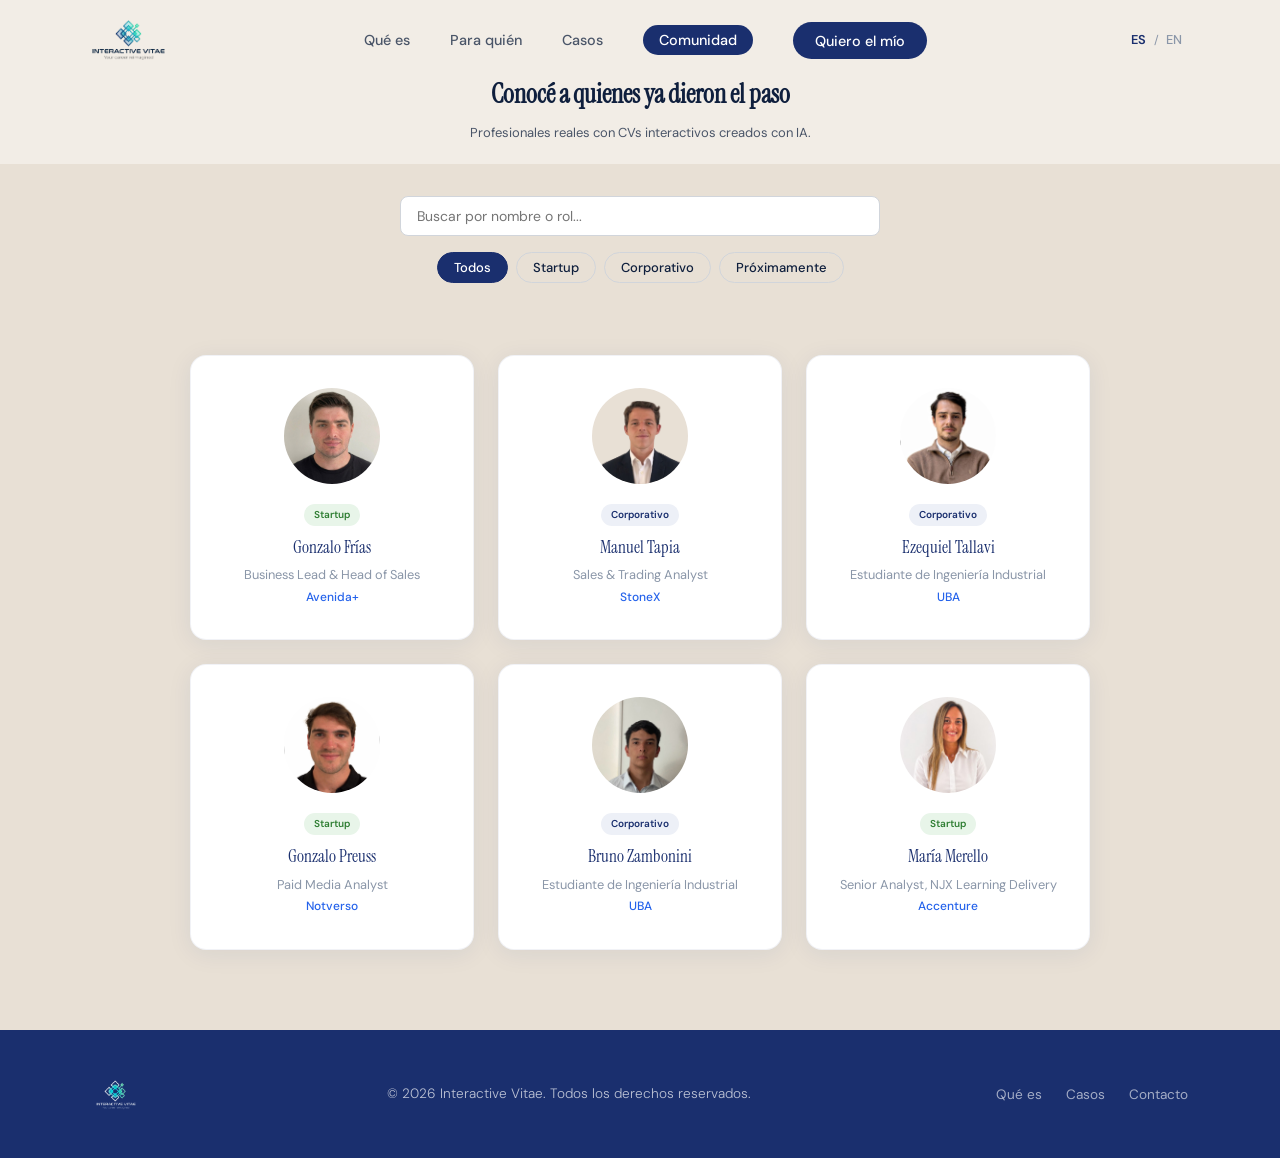
==== commit dccefb81: "fix: remove Santiago Lopez Silveyra from casos" ====
--- a/comunidad.html
+++ b/comunidad.html
@@ -61,7 +61,6 @@
         <button class="com-pill active" data-filter="all" data-en="All" data-es="Todos">Todos</button>
         <button class="com-pill" data-filter="startup" data-en="Startup" data-es="Startup">Startup</button>
         <button class="com-pill" data-filter="corporativo" data-en="Corporate" data-es="Corporativo">Corporativo</button>
-        <button class="com-pill" data-filter="a-medida" data-en="Custom Profile" data-es="A Medida">A Medida</button>
         <button class="com-pill" data-filter="portfolio" data-en="Coming Soon" data-es="Próximamente" disabled>Próximamente</button>
       </div>
     </div>
@@ -82,19 +81,6 @@
           <span class="com-badge com-badge--startup" data-en="Startup" data-es="Startup">Startup</span>
           <h3 class="caso-name">Gonzalo Frías</h3>
           <p class="caso-role">Business Lead & Head of Sales</p>
-          <p class="caso-empresa">Avenida+</p>
-        </a>
-
-        <!-- Card 2: Santiago López Silveyra -->
-        <a href="https://santiago-lopez-silveyra-interactive.netlify.app/" target="_blank" rel="noopener noreferrer"
-           class="com-card" data-categoria="a-medida"
-           data-nombre="Santiago López Silveyra" data-rol="Entrepreneur & Growth Leader">
-          <div class="caso-photo-wrap">
-            <img src="foto-santiago.jpeg" alt="Santiago López Silveyra" class="caso-photo" />
-          </div>
-          <span class="com-badge" style="background:#f3e8ff;color:#7c3aed;" data-en="Custom Profile" data-es="A Medida">A Medida</span>
-          <h3 class="caso-name">Santiago López Silveyra</h3>
-          <p class="caso-role">Entrepreneur & Growth Leader</p>
           <p class="caso-empresa">Avenida+</p>
         </a>
 
